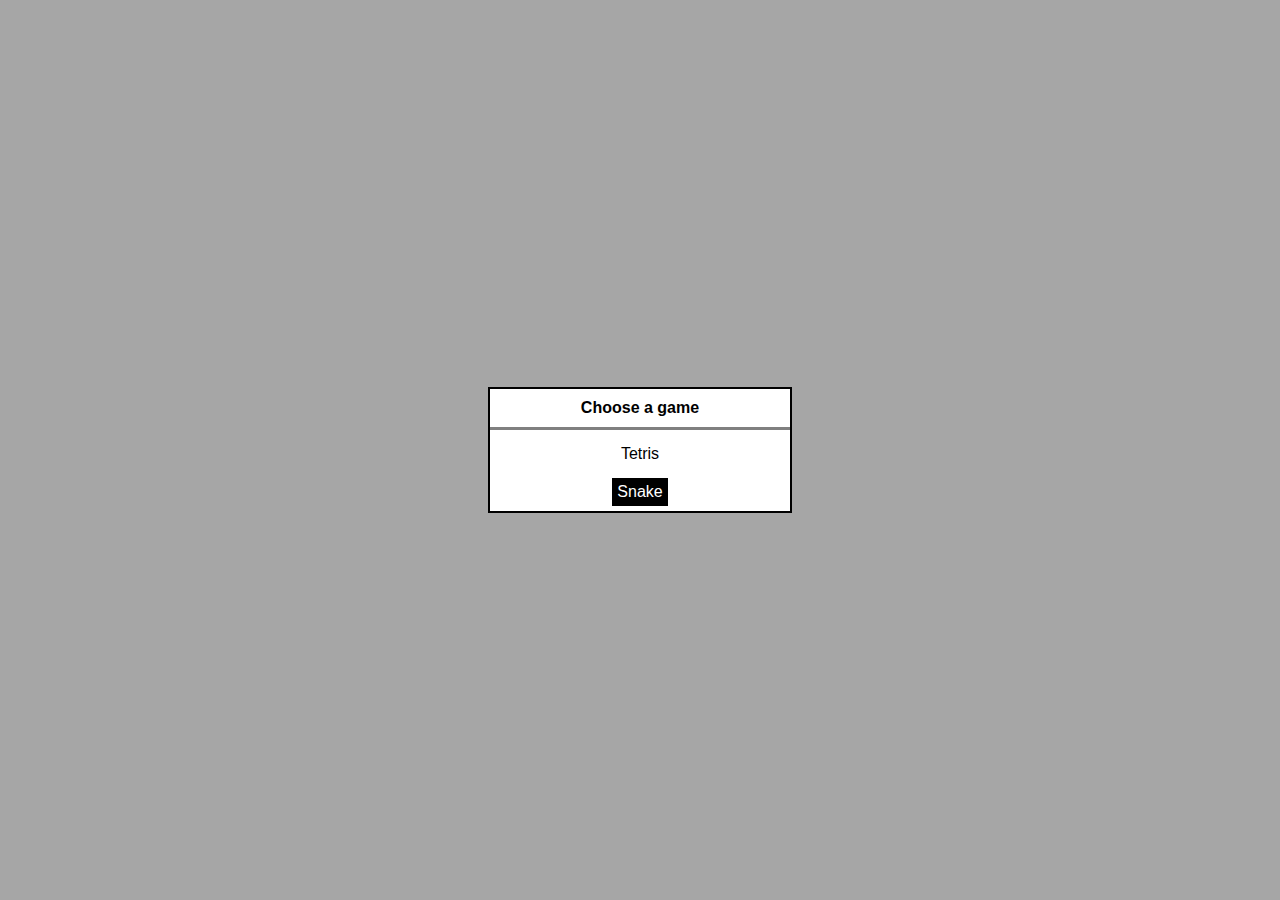
==== index.html @ e174fba8 "making the Snake game a bit more agnostic in terms of where it sits to make space for the Tetris gam" ====
<!DOCTYPE html>
<html lang="en">

<head>
  <meta charset="UTF-8" />
  <meta http-equiv="X-UA-Compatible" content="IE=edge" />
  <meta name="viewport" content="width=device-width, initial-scale=1.0" />
  <link rel="stylesheet" href="./style.css" />
  <link rel="stylesheet" href="./menu.css" />


  <title>Snake game</title>
</head>

<body>
</body>

<script src="./libs/Tone.min.14.8.49.js"></script>
<script src="./js/sketches/snake-game/Cell.js"></script>
<script src="./js/sketches/snake-game/SnakeGame.js"></script>
<script src="./js/sketches/snake-game/Grid.js"></script>
<script src="./js/Sound.js"></script>
<script src="./js/sketches/snake-game/Snake.js"></script>
<script src="./js/sketches/snake-game/Food.js"></script>
<script src="./js/InputHandler.js"></script>
<script src="./js/sketches/snake-game/SnakeDirection.js"></script>

<script src="./js/Menu.js"></script>

<script src="./js/state-machine/AppState.js"></script>
<script src="./js/state-machine/AppStateMachine.js"></script>

<script src="./js/top-level-menu/states/TopLevelMenuState.js"></script>

<script src="./js/sketches/snake-game/states/SnakeGamePlayingState.js"></script>
<script src="./js/sketches/snake-game/states/SnakeGameOptionsState.js"></script>
<script src="./js/sketches/snake-game/states/SnakeGameGameOverState.js"></script>
<script src="./js/sketches/snake-game/states/SnakeGamePausedState.js"></script>
<script src="./js/sketches/snake-game/states/SnakeGameMainMenuState.js"></script>
<script src="./js/sketches/snake-game/states/SnakeGameSplashScreenState.js"></script>
<script src="./js/sketches/snake-game/preload-emoji-svgs.js"></script>


<script>

  const gameStateMachine = new AppStateMachine();

  // Define transitions
  // gameStateMachine.addTransition(SnakeGameSplashScreenState, SnakeGameMainMenuState);
  //gameStateMachine.addTransition(SnakeGameMainMenuState, SnakeGameOptionsState);
  gameStateMachine.addTransition(TopLevelMenuState, SnakeGameMainMenuState);
  gameStateMachine.addTransition(SnakeGameMainMenuState, SnakeGamePlayingState);
  gameStateMachine.addTransition(SnakeGameMainMenuState, TopLevelMenuState);
  gameStateMachine.addTransition(SnakeGamePlayingState, SnakeGamePausedState);
  gameStateMachine.addTransition(SnakeGamePlayingState, SnakeGameGameOverState);
  gameStateMachine.addTransition(SnakeGamePausedState, SnakeGamePlayingState);
  gameStateMachine.addTransition(SnakeGamePausedState, TopLevelMenuState);
  gameStateMachine.addTransition(SnakeGamePausedState, SnakeGameMainMenuState);
  gameStateMachine.addTransition(SnakeGameGameOverState, SnakeGameMainMenuState);
  gameStateMachine.addTransition(SnakeGameGameOverState, TopLevelMenuState);
  


  var game;
  var inputHandler = new InputHandler();

  // add to the debug div that we are starting the game
  //document.querySelector('.debug span').textContent = 'Starting the game...';

  gameStateMachine.changeState(TopLevelMenuState);


  /*
  navigator.getBattery().then((battery) => {
    // update the level info immediately
    updateLevelInfo();

    // ... and then again whenever the level changes
    battery.addEventListener("levelchange", () => {
      updateLevelInfo();
    });
    
    function updateLevelInfo() {
      document.querySelector('.debug span').textContent = `Battery level: ${battery.level * 100}%`;
    }

  });
  */


</script>

</html>
---- style.css ----
:root {
    --color-button: #f78400;
    --color-button-after: #f5f5f5;
    --color-button: #424246;
    --color-border: #373737;
  }
  
  * {
    margin: 0;
  }
  
  html {
    font-family: 'Trebuchet MS', 'Lucida Sans Unicode', 'Lucida Grande',
      'Lucida Sans', Arial, sans-serif;
  }
  
  body {
    display: flex;
    flex-direction: column;
    align-items: center;
    justify-content: center;
    height: 100vh;
  }
  
  .grid {
    display: flex;
    flex-wrap: wrap;
    border: 2px solid var(--color-border);
    min-height: 200px;
    min-width: 200px;
  }
  
  .grid div {
    transition: transform 0.4s ease;
  }
  
  .food-item {
    transform: scale(1.15);
  }
  
  .shake {
    animation: shake 0.5s linear 1;
  }
  
  @keyframes shake {
    10%,
    90% {
      transform: translate3d(-1px, 0, 0);
    }
  
    20%,
    80% {
      transform: translate3d(2px, 0, 0);
    }
  
    30%,
    50%,
    70% {
      transform: translate3d(-4px, 0, 0);
    }
  
    40%,
    60% {
      transform: translate3d(4px, 0, 0);
    }
  }
---- menu.css ----
.overlay {
    position: fixed;
    top: 0;
    left: 0;
    right: 0;
    bottom: 0;
    /* Semi-transparent gray */
    background-color: rgba(128, 128, 128, 0.7);
    display: flex;
    justify-content: center;
    align-items: center;
}

#settingsMenu {
    width: 300px;
    height: auto;
    border: 2px solid black;
    display: flex;
    flex-direction: column;
    justify-content: center;
    align-items: center;
    background-color: white;
    /* Ensure menu background is opaque */
}

.menu-item {
    padding: 5px;
    margin: 5px;
}

.bold {
    font-weight: bold;
}

.selectable {
    cursor: pointer;
}

.selected {
    background-color: black;
    color: white;
}

.menu-title-divider {
    width: 100%;
    height: 3px;
    background-color: gray;
    /* make the top margin 0px and the bottom margin 10 px */
    /* the margin property is shorthand for setting the top, right, bottom, and left margins */
    margin: 0px 0px 5px 0px;
}
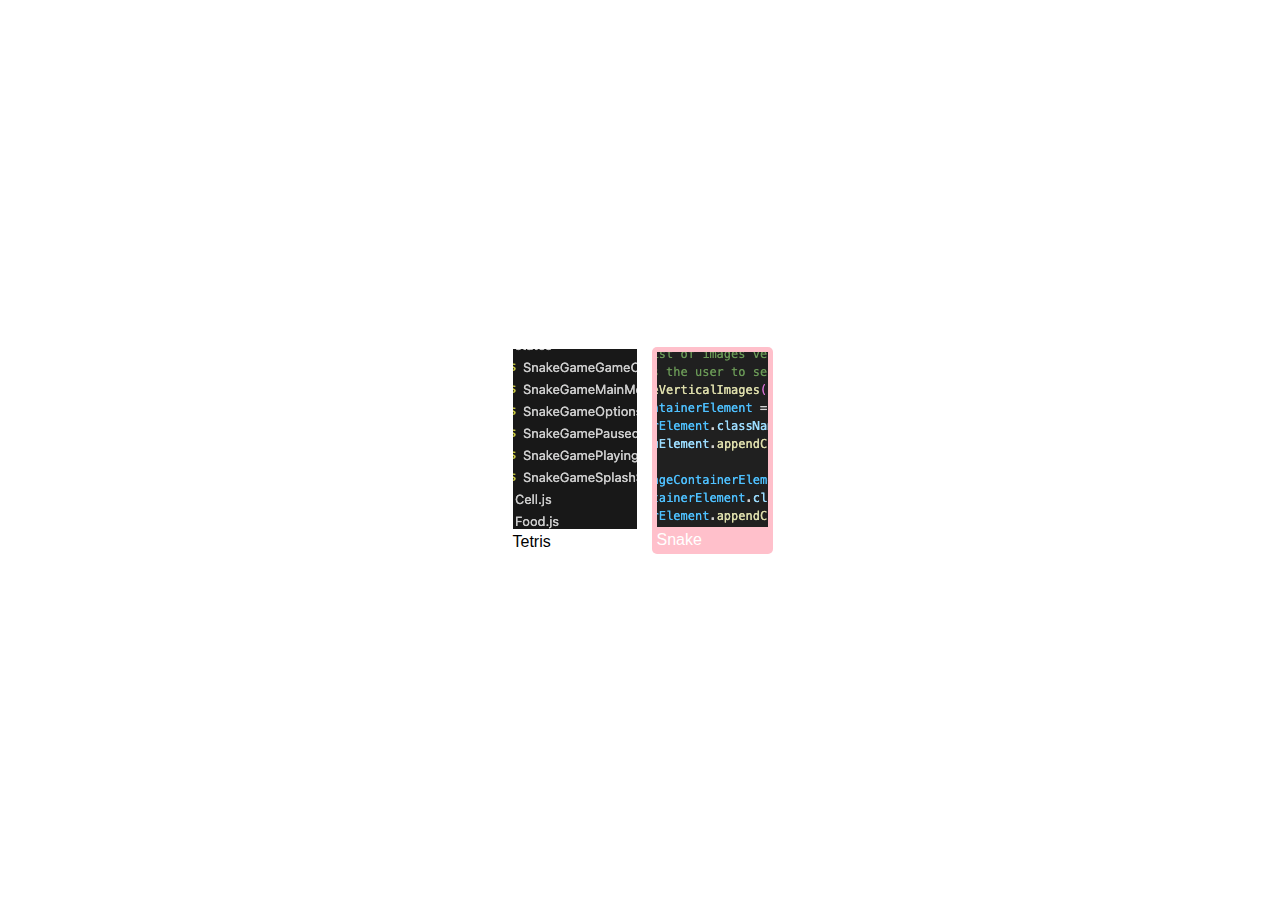
==== commit 89c838de: "sound system is now a global thing rather than something attached to a game/sketch" ====
--- a/index.html
+++ b/index.html
@@ -38,8 +38,17 @@
 <script src="./js/sketches/snake-game/states/SnakeGamePausedState.js"></script>
 <script src="./js/sketches/snake-game/states/SnakeGameMainMenuState.js"></script>
 <script src="./js/sketches/snake-game/states/SnakeGameSplashScreenState.js"></script>
+
+<script src="./js/sketches/tetris-game/states/TetrisGamePlayingState.js"></script>
+<script src="./js/sketches/tetris-game/states/TetrisGameOptionsState.js"></script>
+<script src="./js/sketches/tetris-game/states/TetrisGameGameOverState.js"></script>
+<script src="./js/sketches/tetris-game/states/TetrisGamePausedState.js"></script>
+<script src="./js/sketches/tetris-game/states/TetrisGameMainMenuState.js"></script>
+<script src="./js/sketches/tetris-game/states/TetrisGameSplashScreenState.js"></script>
+
 <script src="./js/sketches/snake-game/preload-emoji-svgs.js"></script>
 
+<script src="./js/sketches/tetris-game/tetris-game.js"></script>
 
 <script>
 
@@ -49,6 +58,9 @@
   // gameStateMachine.addTransition(SnakeGameSplashScreenState, SnakeGameMainMenuState);
   //gameStateMachine.addTransition(SnakeGameMainMenuState, SnakeGameOptionsState);
   gameStateMachine.addTransition(TopLevelMenuState, SnakeGameMainMenuState);
+  gameStateMachine.addTransition(TopLevelMenuState, TetrisGameMainMenuState);
+ 
+  
   gameStateMachine.addTransition(SnakeGameMainMenuState, SnakeGamePlayingState);
   gameStateMachine.addTransition(SnakeGameMainMenuState, TopLevelMenuState);
   gameStateMachine.addTransition(SnakeGamePlayingState, SnakeGamePausedState);
@@ -59,10 +71,21 @@
   gameStateMachine.addTransition(SnakeGameGameOverState, SnakeGameMainMenuState);
   gameStateMachine.addTransition(SnakeGameGameOverState, TopLevelMenuState);
   
+  gameStateMachine.addTransition(TetrisGameMainMenuState, TetrisGamePlayingState);
+  gameStateMachine.addTransition(TetrisGameMainMenuState, TopLevelMenuState);
+  gameStateMachine.addTransition(TetrisGamePlayingState, TetrisGamePausedState);
+  gameStateMachine.addTransition(TetrisGamePlayingState, TetrisGameGameOverState);
+  gameStateMachine.addTransition(TetrisGamePausedState, TetrisGamePlayingState);
+  gameStateMachine.addTransition(TetrisGamePausedState, TopLevelMenuState);
+  gameStateMachine.addTransition(TetrisGamePausedState, TetrisGameMainMenuState);
+  gameStateMachine.addTransition(TetrisGameGameOverState, TetrisGameMainMenuState);
+  gameStateMachine.addTransition(TetrisGameGameOverState, TopLevelMenuState);
+
 
 
   var game;
   var inputHandler = new InputHandler();
+  var soundSystem = new Sound();
 
   // add to the debug div that we are starting the game
   //document.querySelector('.debug span').textContent = 'Starting the game...';
--- a/menu.css
+++ b/menu.css
@@ -11,17 +11,6 @@
     align-items: center;
 }
 
-#settingsMenu {
-    width: 300px;
-    height: auto;
-    border: 2px solid black;
-    display: flex;
-    flex-direction: column;
-    justify-content: center;
-    align-items: center;
-    background-color: white;
-    /* Ensure menu background is opaque */
-}
 
 .menu-item {
     padding: 5px;
@@ -39,6 +28,8 @@
 .selected {
     background-color: black;
     color: white;
+    /* make it with rounded corners */
+    border-radius: 5px;
 }
 
 .menu-title-divider {
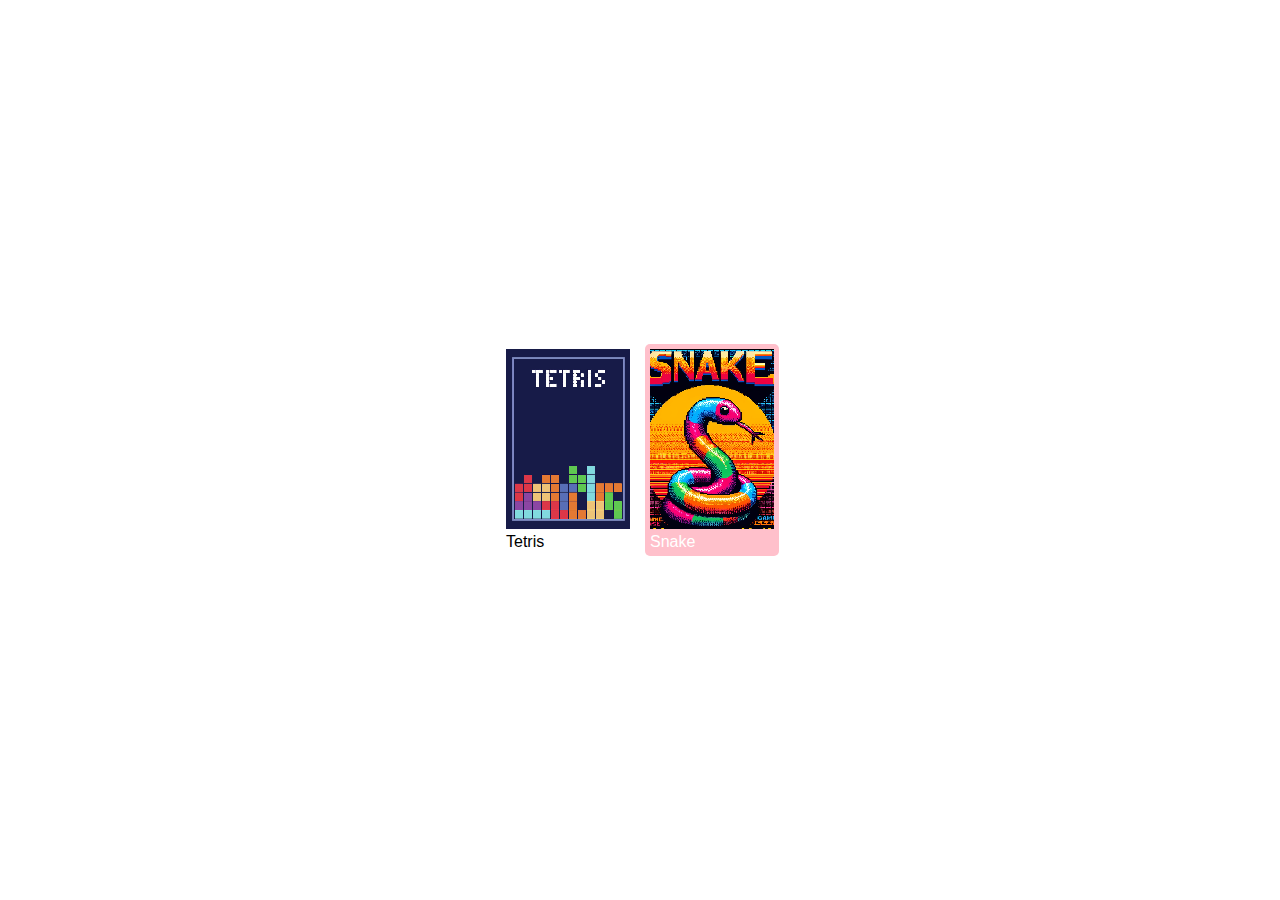
==== commit 59ad7e43: "adding music for both games" ====
--- a/index.html
+++ b/index.html
@@ -48,6 +48,10 @@
 
 <script src="./js/sketches/snake-game/preload-emoji-svgs.js"></script>
 
+<script src="./music-data/topl-level-menu-music.js"></script>
+<script src="./music-data/snake-music.js"></script>
+<script src="./music-data/tetris-music.js"></script>
+
 <script src="./js/sketches/tetris-game/tetris-game.js"></script>
 
 <script>
@@ -90,6 +94,9 @@
   // add to the debug div that we are starting the game
   //document.querySelector('.debug span').textContent = 'Starting the game...';
 
+  const synths = [];
+  //TopLevelMenuState.startPlayingTopLevelMenuMusic();
+
   gameStateMachine.changeState(TopLevelMenuState);
 
 
@@ -110,7 +117,7 @@
   });
   */
 
-
+  
 </script>
 
 </html>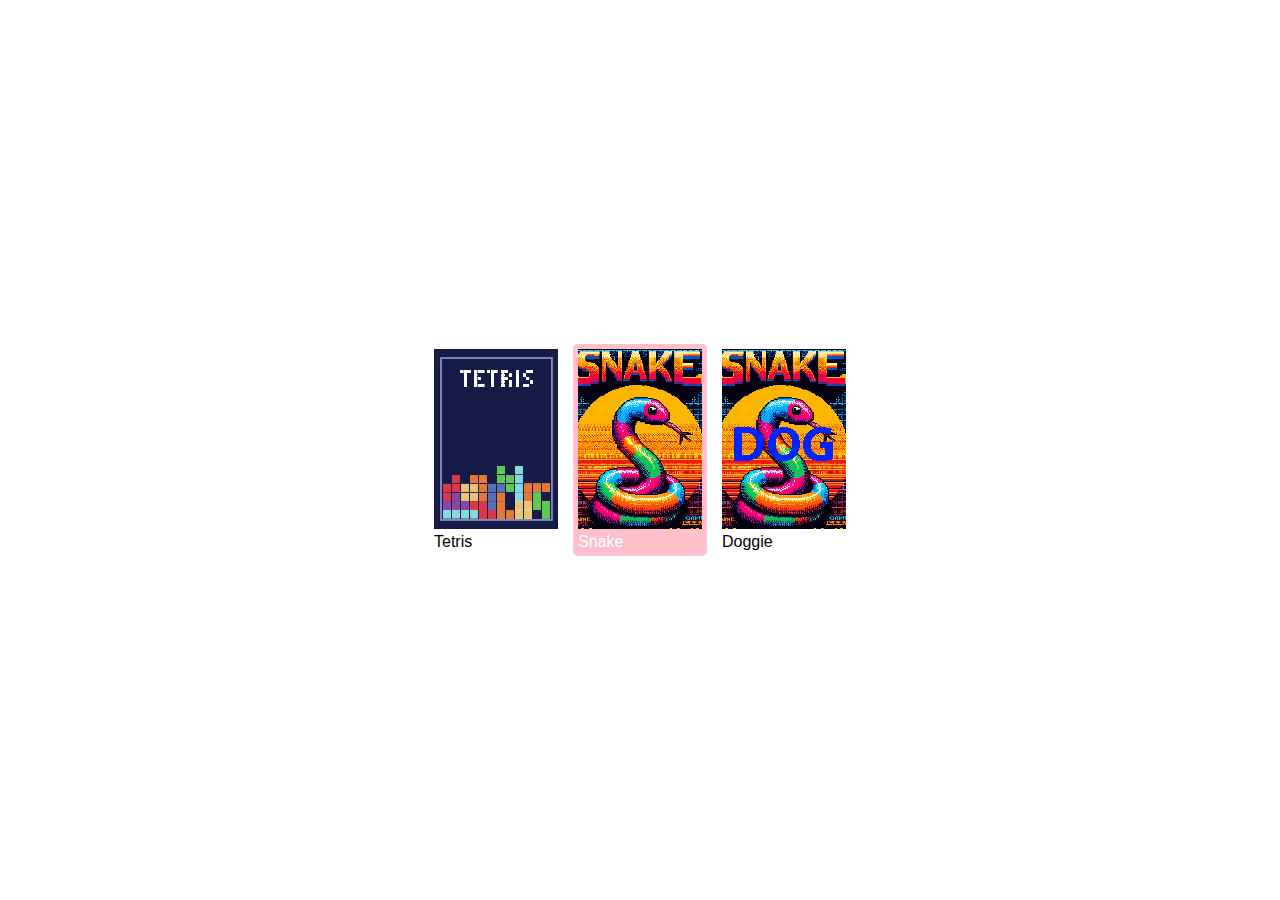
==== commit dc25bef2: "adding a modified clone of the tetris game as a placeholder for the dog game" ====
--- a/index.html
+++ b/index.html
@@ -15,15 +15,19 @@
 <body>
 </body>
 
-<script src="./libs/Tone.min.14.8.49.js"></script>
+<!--<script src="./libs/Tone.min.14.8.49.js"></script> -->
+<script src="./libs/howler.core.min.2.2.4.js"></script>
+
+
 <script src="./js/sketches/snake-game/Cell.js"></script>
 <script src="./js/sketches/snake-game/SnakeGame.js"></script>
 <script src="./js/sketches/snake-game/Grid.js"></script>
 <script src="./js/Sound.js"></script>
 <script src="./js/sketches/snake-game/Snake.js"></script>
 <script src="./js/sketches/snake-game/Food.js"></script>
+<script src="./js/sketches/snake-game/SnakeDirection.js"></script>
+
 <script src="./js/InputHandler.js"></script>
-<script src="./js/sketches/snake-game/SnakeDirection.js"></script>
 
 <script src="./js/Menu.js"></script>
 
@@ -46,13 +50,21 @@
 <script src="./js/sketches/tetris-game/states/TetrisGameMainMenuState.js"></script>
 <script src="./js/sketches/tetris-game/states/TetrisGameSplashScreenState.js"></script>
 
+<script src="./js/sketches/dog-game/states/DogGamePlayingState.js"></script>
+<script src="./js/sketches/dog-game/states/DogGameOptionsState.js"></script>
+<script src="./js/sketches/dog-game/states/DogGameGameOverState.js"></script>
+<script src="./js/sketches/dog-game/states/DogGamePausedState.js"></script>
+<script src="./js/sketches/dog-game/states/DogGameMainMenuState.js"></script>
+<script src="./js/sketches/dog-game/states/DogGameSplashScreenState.js"></script>
+
 <script src="./js/sketches/snake-game/preload-emoji-svgs.js"></script>
 
-<script src="./music-data/topl-level-menu-music.js"></script>
-<script src="./music-data/snake-music.js"></script>
-<script src="./music-data/tetris-music.js"></script>
+<!--<script src="./music-data/topl-level-menu-music.js"></script>-->
+<!--<script src="./music-data/snake-music.js"></script>-->
+<!--<script src="./music-data/tetris-music.js"></script>-->
 
 <script src="./js/sketches/tetris-game/tetris-game.js"></script>
+<script src="./js/sketches/dog-game/dog-game.js"></script>
 
 <script>
 
@@ -63,6 +75,7 @@
   //gameStateMachine.addTransition(SnakeGameMainMenuState, SnakeGameOptionsState);
   gameStateMachine.addTransition(TopLevelMenuState, SnakeGameMainMenuState);
   gameStateMachine.addTransition(TopLevelMenuState, TetrisGameMainMenuState);
+  gameStateMachine.addTransition(TopLevelMenuState, DogGameMainMenuState);
  
   
   gameStateMachine.addTransition(SnakeGameMainMenuState, SnakeGamePlayingState);
@@ -84,6 +97,16 @@
   gameStateMachine.addTransition(TetrisGamePausedState, TetrisGameMainMenuState);
   gameStateMachine.addTransition(TetrisGameGameOverState, TetrisGameMainMenuState);
   gameStateMachine.addTransition(TetrisGameGameOverState, TopLevelMenuState);
+
+  gameStateMachine.addTransition(DogGameMainMenuState, DogGamePlayingState);
+  gameStateMachine.addTransition(DogGameMainMenuState, TopLevelMenuState);
+  gameStateMachine.addTransition(DogGamePlayingState, DogGamePausedState);
+  gameStateMachine.addTransition(DogGamePlayingState, DogGameGameOverState);
+  gameStateMachine.addTransition(DogGamePausedState, DogGamePlayingState);
+  gameStateMachine.addTransition(DogGamePausedState, TopLevelMenuState);
+  gameStateMachine.addTransition(DogGamePausedState, DogGameMainMenuState);
+  gameStateMachine.addTransition(DogGameGameOverState, DogGameMainMenuState);
+  gameStateMachine.addTransition(DogGameGameOverState, TopLevelMenuState);
 
 
 
--- a/style.css
+++ b/style.css
@@ -20,6 +20,7 @@
     align-items: center;
     justify-content: center;
     height: 100vh;
+    transition: background-color 0.5s ease;    
   }
   
   .grid {
--- a/menu.css
+++ b/menu.css
@@ -4,8 +4,9 @@
     left: 0;
     right: 0;
     bottom: 0;
-    /* Semi-transparent gray */
-    background-color: rgba(128, 128, 128, 0.7);
+    /* the background color is set via code
+    because the top level menu has a different background */
+    transition: background-color 0.5s ease;
     display: flex;
     justify-content: center;
     align-items: center;
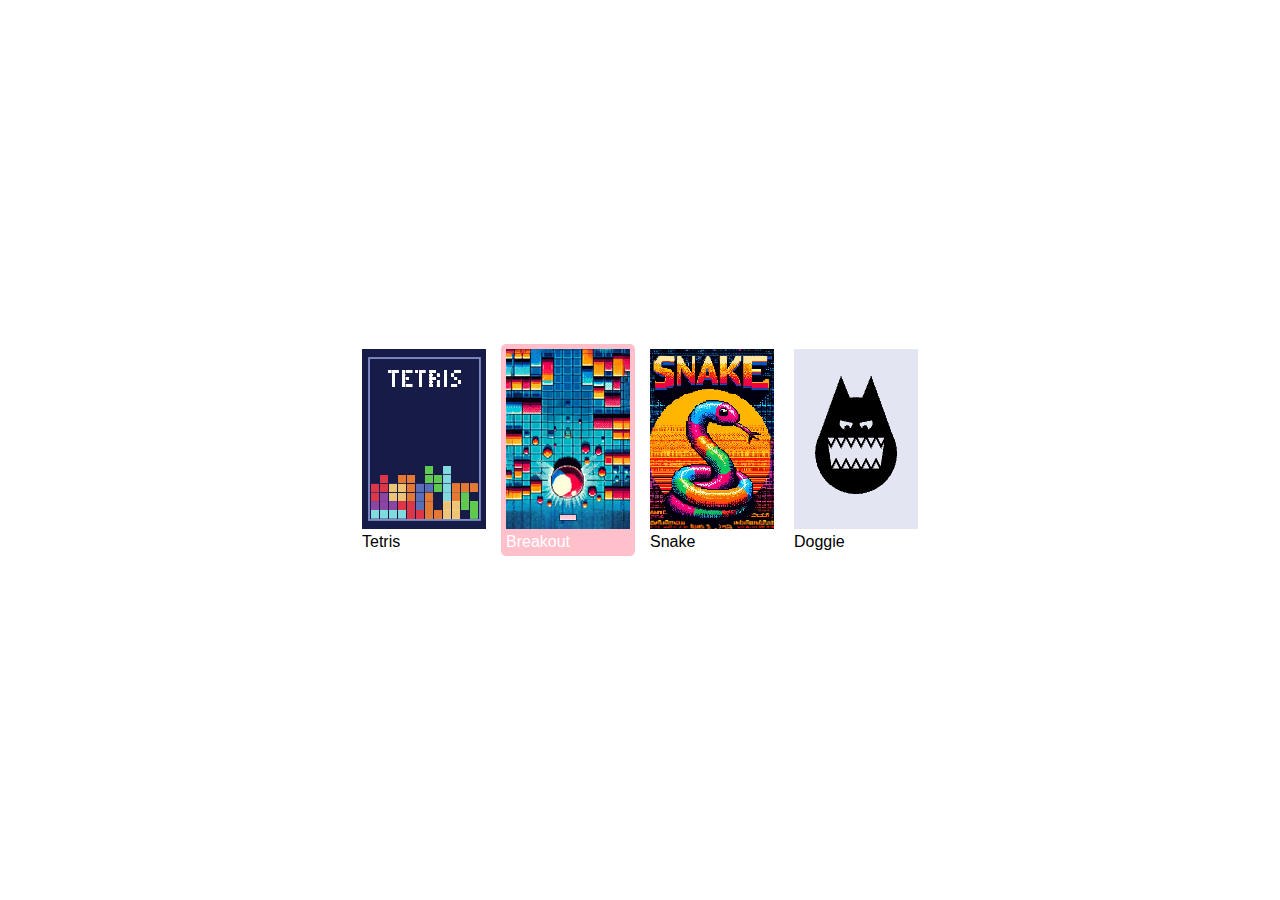
==== commit e0d65a7a: "adding breakout game" ====
--- a/index.html
+++ b/index.html
@@ -50,6 +50,13 @@
 <script src="./js/sketches/tetris-game/states/TetrisGameMainMenuState.js"></script>
 <script src="./js/sketches/tetris-game/states/TetrisGameSplashScreenState.js"></script>
 
+<script src="./js/sketches/breakout-game/states/BreakoutGamePlayingState.js"></script>
+<script src="./js/sketches/breakout-game/states/BreakoutGameOptionsState.js"></script>
+<script src="./js/sketches/breakout-game/states/BreakoutGameGameOverState.js"></script>
+<script src="./js/sketches/breakout-game/states/BreakoutGamePausedState.js"></script>
+<script src="./js/sketches/breakout-game/states/BreakoutGameMainMenuState.js"></script>
+<script src="./js/sketches/breakout-game/states/BreakoutGameSplashScreenState.js"></script>
+
 <script src="./js/sketches/dog-game/states/DogGamePlayingState.js"></script>
 <script src="./js/sketches/dog-game/states/DogGameOptionsState.js"></script>
 <script src="./js/sketches/dog-game/states/DogGameGameOverState.js"></script>
@@ -64,6 +71,7 @@
 <!--<script src="./music-data/tetris-music.js"></script>-->
 
 <script src="./js/sketches/tetris-game/tetris-game.js"></script>
+<script src="./js/sketches/breakout-game/breakout-game.js"></script>
 <script src="./js/sketches/dog-game/dog-game.js"></script>
 
 <script>
@@ -75,6 +83,7 @@
   //gameStateMachine.addTransition(SnakeGameMainMenuState, SnakeGameOptionsState);
   gameStateMachine.addTransition(TopLevelMenuState, SnakeGameMainMenuState);
   gameStateMachine.addTransition(TopLevelMenuState, TetrisGameMainMenuState);
+  gameStateMachine.addTransition(TopLevelMenuState, BreakoutGameMainMenuState);
   gameStateMachine.addTransition(TopLevelMenuState, DogGameMainMenuState);
  
   
@@ -97,6 +106,16 @@
   gameStateMachine.addTransition(TetrisGamePausedState, TetrisGameMainMenuState);
   gameStateMachine.addTransition(TetrisGameGameOverState, TetrisGameMainMenuState);
   gameStateMachine.addTransition(TetrisGameGameOverState, TopLevelMenuState);
+
+  gameStateMachine.addTransition(BreakoutGameMainMenuState, BreakoutGamePlayingState);
+  gameStateMachine.addTransition(BreakoutGameMainMenuState, TopLevelMenuState);
+  gameStateMachine.addTransition(BreakoutGamePlayingState, BreakoutGamePausedState);
+  gameStateMachine.addTransition(BreakoutGamePlayingState, BreakoutGameGameOverState);
+  gameStateMachine.addTransition(BreakoutGamePausedState, BreakoutGamePlayingState);
+  gameStateMachine.addTransition(BreakoutGamePausedState, TopLevelMenuState);
+  gameStateMachine.addTransition(BreakoutGamePausedState, BreakoutGameMainMenuState);
+  gameStateMachine.addTransition(BreakoutGameGameOverState, BreakoutGameMainMenuState);
+  gameStateMachine.addTransition(BreakoutGameGameOverState, TopLevelMenuState);
 
   gameStateMachine.addTransition(DogGameMainMenuState, DogGamePlayingState);
   gameStateMachine.addTransition(DogGameMainMenuState, TopLevelMenuState);
